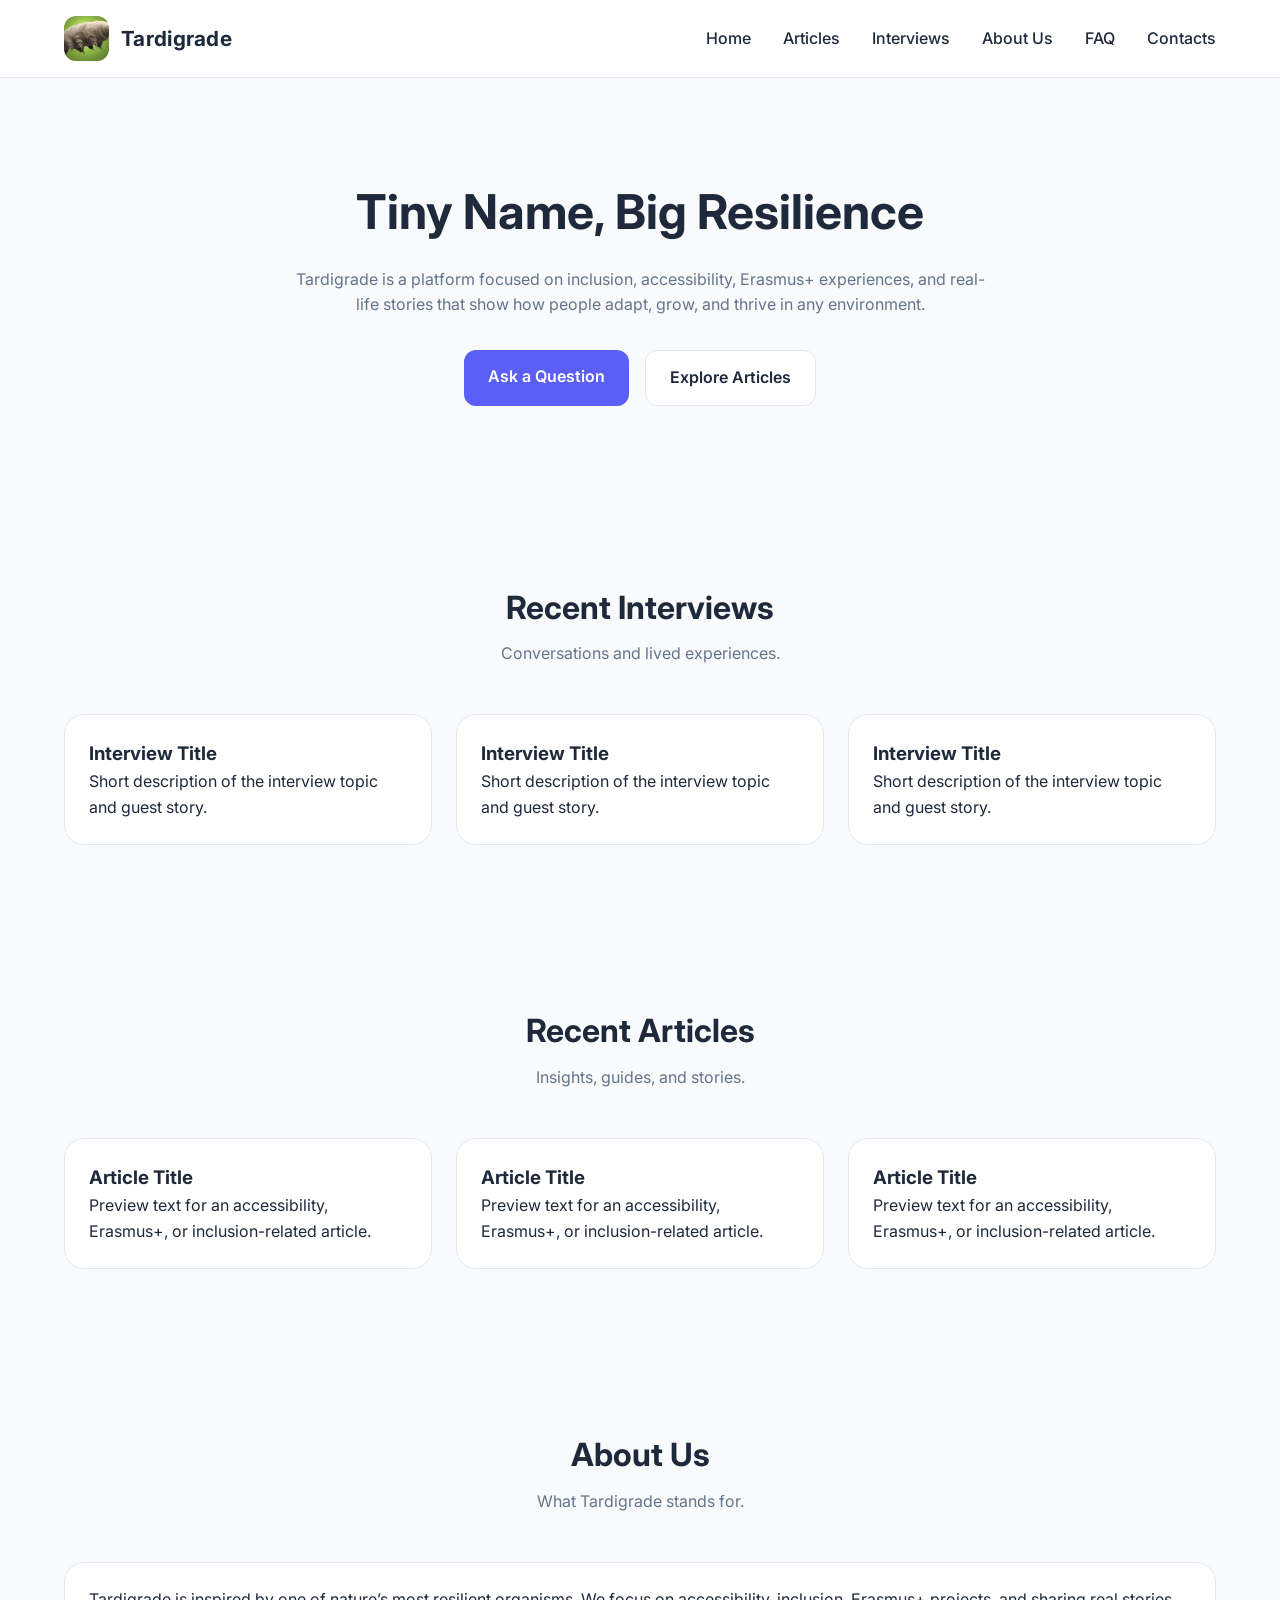
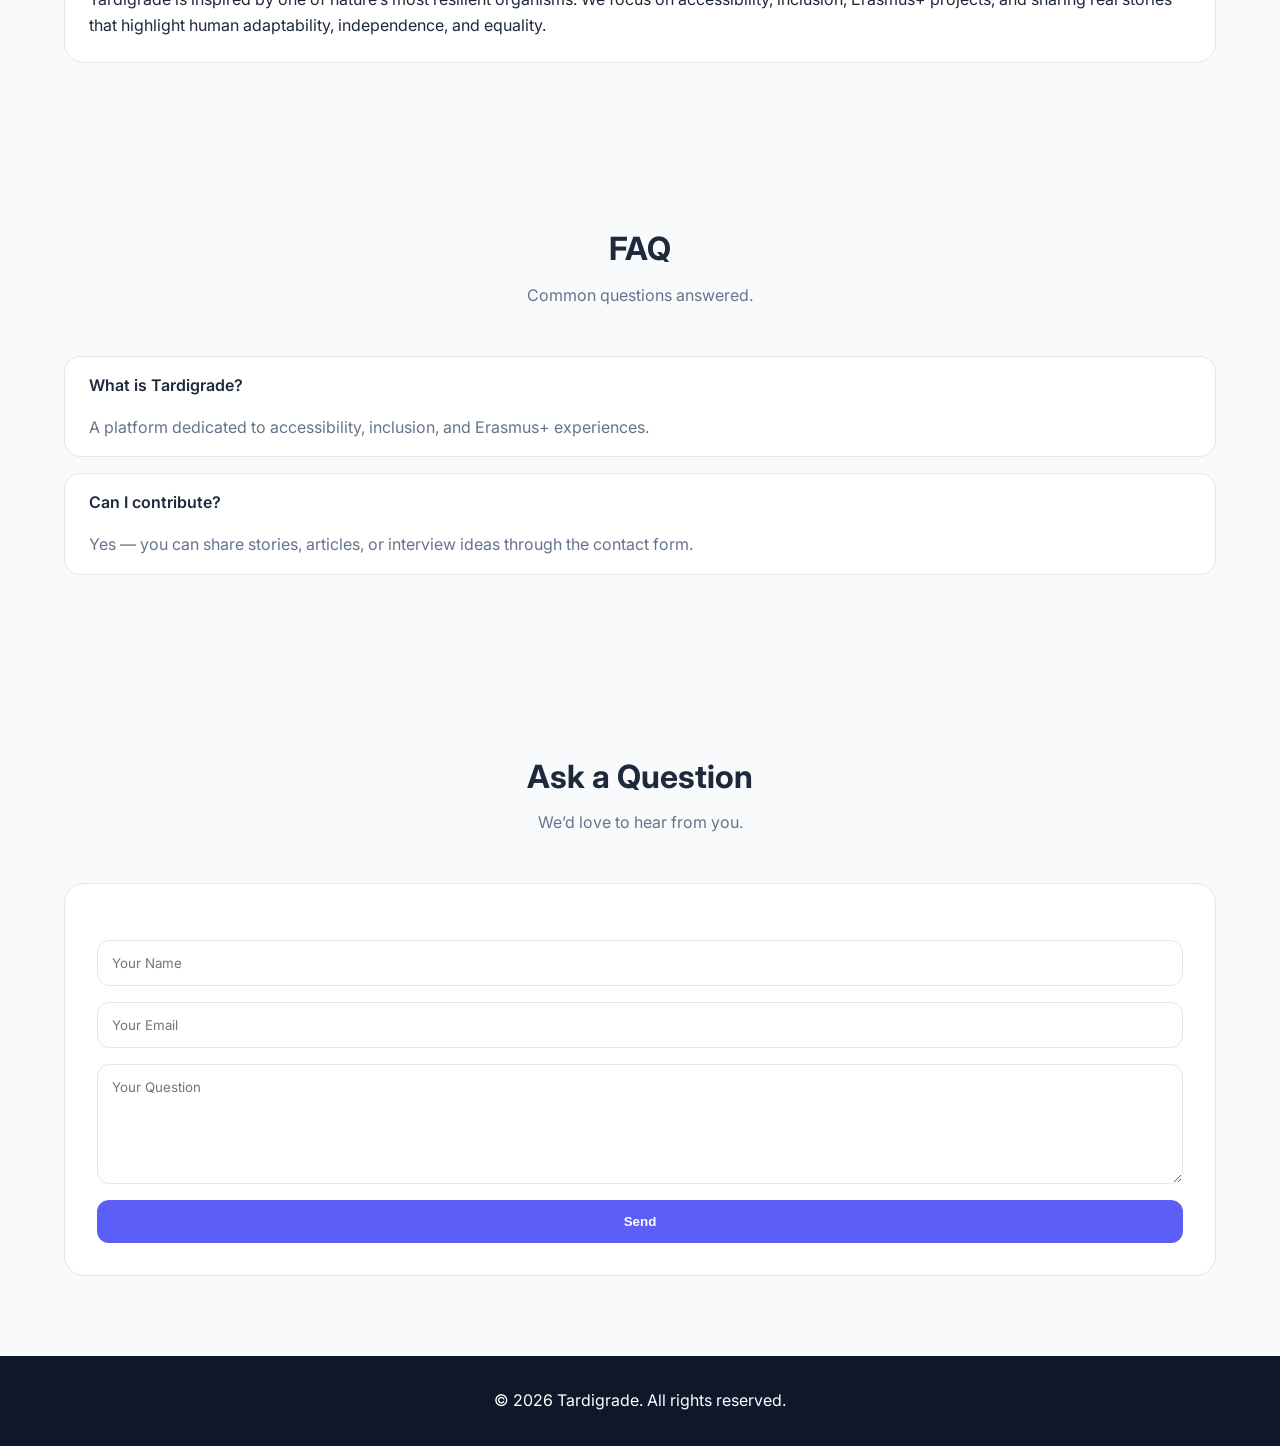
==== index.html @ 3f637482 "Rename mainpage.html to index.html" ====
<!DOCTYPE html>
<html lang="en">
<head>
<meta charset="UTF-8">
<meta name="viewport" content="width=device-width, initial-scale=1.0">
<title>Tardigrade</title>

<link href="https://fonts.googleapis.com/css2?family=Inter:wght@300;400;500;600;700&display=swap" rel="stylesheet">

<style>
:root{
    --primary:#5b5ff7;
    --secondary:#7c4dff;
    --bg:#f8fafc;
    --text:#1e293b;
    --card:#ffffff;
    --border:#e2e8f0;
}

*{
    margin:0;
    padding:0;
    box-sizing:border-box;
}

body{
    font-family:'Inter',sans-serif;
    background:var(--bg);
    color:var(--text);
    line-height:1.6;
}

.container{
    width:min(1200px,90%);
    margin:auto;
}

/* HEADER */
header{
    background:white;
    position:sticky;
    top:0;
    z-index:100;
    border-bottom:1px solid var(--border);
}

nav{
    display:flex;
    justify-content:space-between;
    align-items:center;
    padding:1rem 0;
}

.logo{
    display:flex;
    align-items:center;
    gap:12px;
}

.logo img{
    width:45px;
    height:45px;
    border-radius:12px;
    object-fit:cover;
}

.logo h2{
    font-size:1.3rem;
    letter-spacing:0.3px;
}

.nav-links{
    display:flex;
    gap:2rem;
    list-style:none;
}

.nav-links a{
    text-decoration:none;
    color:var(--text);
    font-weight:500;
}

.nav-links a:hover{
    color:var(--primary);
}

/* HERO */
.hero{
    padding:6rem 0;
    text-align:center;
}

.hero h1{
    font-size:3rem;
    margin-bottom:1rem;
}

.hero p{
    max-width:700px;
    margin:auto;
    color:#64748b;
    margin-bottom:2rem;
}

.hero-buttons{
    display:flex;
    justify-content:center;
    gap:1rem;
    flex-wrap:wrap;
}

.btn{
    padding:14px 24px;
    border-radius:12px;
    text-decoration:none;
    font-weight:600;
    transition:.3s;
}

.btn-primary{
    background:var(--primary);
    color:white;
}

.btn-primary:hover{
    opacity:.9;
}

.btn-secondary{
    border:1px solid var(--border);
    color:var(--text);
    background:white;
}

/* SECTIONS */
section{
    padding:5rem 0;
}

.section-title{
    text-align:center;
    margin-bottom:3rem;
}

.section-title h2{
    font-size:2rem;
    margin-bottom:.5rem;
}

.section-title p{
    color:#64748b;
}

/* CARDS */
.grid{
    display:grid;
    grid-template-columns:repeat(auto-fit,minmax(280px,1fr));
    gap:1.5rem;
}

.card{
    background:var(--card);
    padding:1.5rem;
    border-radius:20px;
    border:1px solid var(--border);
    transition:.3s;
}

.card:hover{
    transform:translateY(-5px);
    box-shadow:0 15px 40px rgba(0,0,0,.08);
}

/* FAQ */
.faq-item{
    background:white;
    border:1px solid var(--border);
    border-radius:16px;
    margin-bottom:1rem;
    overflow:hidden;
}

.faq-question{
    padding:1rem 1.5rem;
    font-weight:600;
}

.faq-answer{
    padding:0 1.5rem 1rem;
    color:#64748b;
}

/* CONTACT */
.contact-box{
    background:white;
    padding:2rem;
    border-radius:20px;
    border:1px solid var(--border);
    text-align:center;
}

form{
    display:grid;
    gap:1rem;
    margin-top:1.5rem;
}

input, textarea{
    padding:14px;
    border-radius:12px;
    border:1px solid var(--border);
    font-family:inherit;
}

textarea{
    min-height:120px;
    resize:vertical;
}

button{
    background:var(--primary);
    color:white;
    border:none;
    padding:14px;
    border-radius:12px;
    cursor:pointer;
    font-weight:600;
}

/* FOOTER */
footer{
    background:#0f172a;
    color:white;
    padding:2rem 0;
    text-align:center;
}

/* MOBILE */
@media(max-width:900px){
    .nav-links{
        display:none;
    }

    .hero h1{
        font-size:2.2rem;
    }
}
</style>
</head>

<body>

<header>
    <div class="container">
        <nav>

            <div class="logo">
                <img src="tardigrade.jpg" alt="Tardigrade logo">
                <h2>Tardigrade</h2>
            </div>

            <ul class="nav-links">
                <li><a href="#">Home</a></li>
                <li><a href="#">Articles</a></li>
                <li><a href="#">Interviews</a></li>
                <li><a href="#">About Us</a></li>
                <li><a href="#">FAQ</a></li>
                <li><a href="#">Contacts</a></li>
            </ul>

        </nav>
    </div>
</header>

<section class="hero">
    <div class="container">
        <h1>Tiny Name, Big Resilience</h1>

        <p>
            Tardigrade is a platform focused on inclusion, accessibility,
            Erasmus+ experiences, and real-life stories that show how people
            adapt, grow, and thrive in any environment.
        </p>

        <div class="hero-buttons">
            <a href="#" class="btn btn-primary">Ask a Question</a>
            <a href="#" class="btn btn-secondary">Explore Articles</a>
        </div>
    </div>
</section>

<section>
    <div class="container">

        <div class="section-title">
            <h2>Recent Interviews</h2>
            <p>Conversations and lived experiences.</p>
        </div>

        <div class="grid">

            <div class="card">
                <h3>Interview Title</h3>
                <p>Short description of the interview topic and guest story.</p>
            </div>

            <div class="card">
                <h3>Interview Title</h3>
                <p>Short description of the interview topic and guest story.</p>
            </div>

            <div class="card">
                <h3>Interview Title</h3>
                <p>Short description of the interview topic and guest story.</p>
            </div>

        </div>

    </div>
</section>

<section>
    <div class="container">

        <div class="section-title">
            <h2>Recent Articles</h2>
            <p>Insights, guides, and stories.</p>
        </div>

        <div class="grid">

            <div class="card">
                <h3>Article Title</h3>
                <p>Preview text for an accessibility, Erasmus+, or inclusion-related article.</p>
            </div>

            <div class="card">
                <h3>Article Title</h3>
                <p>Preview text for an accessibility, Erasmus+, or inclusion-related article.</p>
            </div>

            <div class="card">
                <h3>Article Title</h3>
                <p>Preview text for an accessibility, Erasmus+, or inclusion-related article.</p>
            </div>

        </div>

    </div>
</section>

<section>
    <div class="container">

        <div class="section-title">
            <h2>About Us</h2>
            <p>What Tardigrade stands for.</p>
        </div>

        <div class="card">
            <p>
                Tardigrade is inspired by one of nature’s most resilient organisms.
                We focus on accessibility, inclusion, Erasmus+ projects,
                and sharing real stories that highlight human adaptability,
                independence, and equality.
            </p>
        </div>

    </div>
</section>

<section>
    <div class="container">

        <div class="section-title">
            <h2>FAQ</h2>
            <p>Common questions answered.</p>
        </div>

        <div class="faq-item">
            <div class="faq-question">What is Tardigrade?</div>
            <div class="faq-answer">
                A platform dedicated to accessibility, inclusion, and Erasmus+ experiences.
            </div>
        </div>

        <div class="faq-item">
            <div class="faq-question">Can I contribute?</div>
            <div class="faq-answer">
                Yes — you can share stories, articles, or interview ideas through the contact form.
            </div>
        </div>

    </div>
</section>

<section>
    <div class="container">

        <div class="section-title">
            <h2>Ask a Question</h2>
            <p>We’d love to hear from you.</p>
        </div>

        <div class="contact-box">

            <form>
                <input type="text" placeholder="Your Name">
                <input type="email" placeholder="Your Email">
                <textarea placeholder="Your Question"></textarea>
                <button type="submit">Send</button>
            </form>

        </div>

    </div>
</section>

<footer>
    <div class="container">
        <p>© 2026 Tardigrade. All rights reserved.</p>
    </div>
</footer>

</body>
</html>
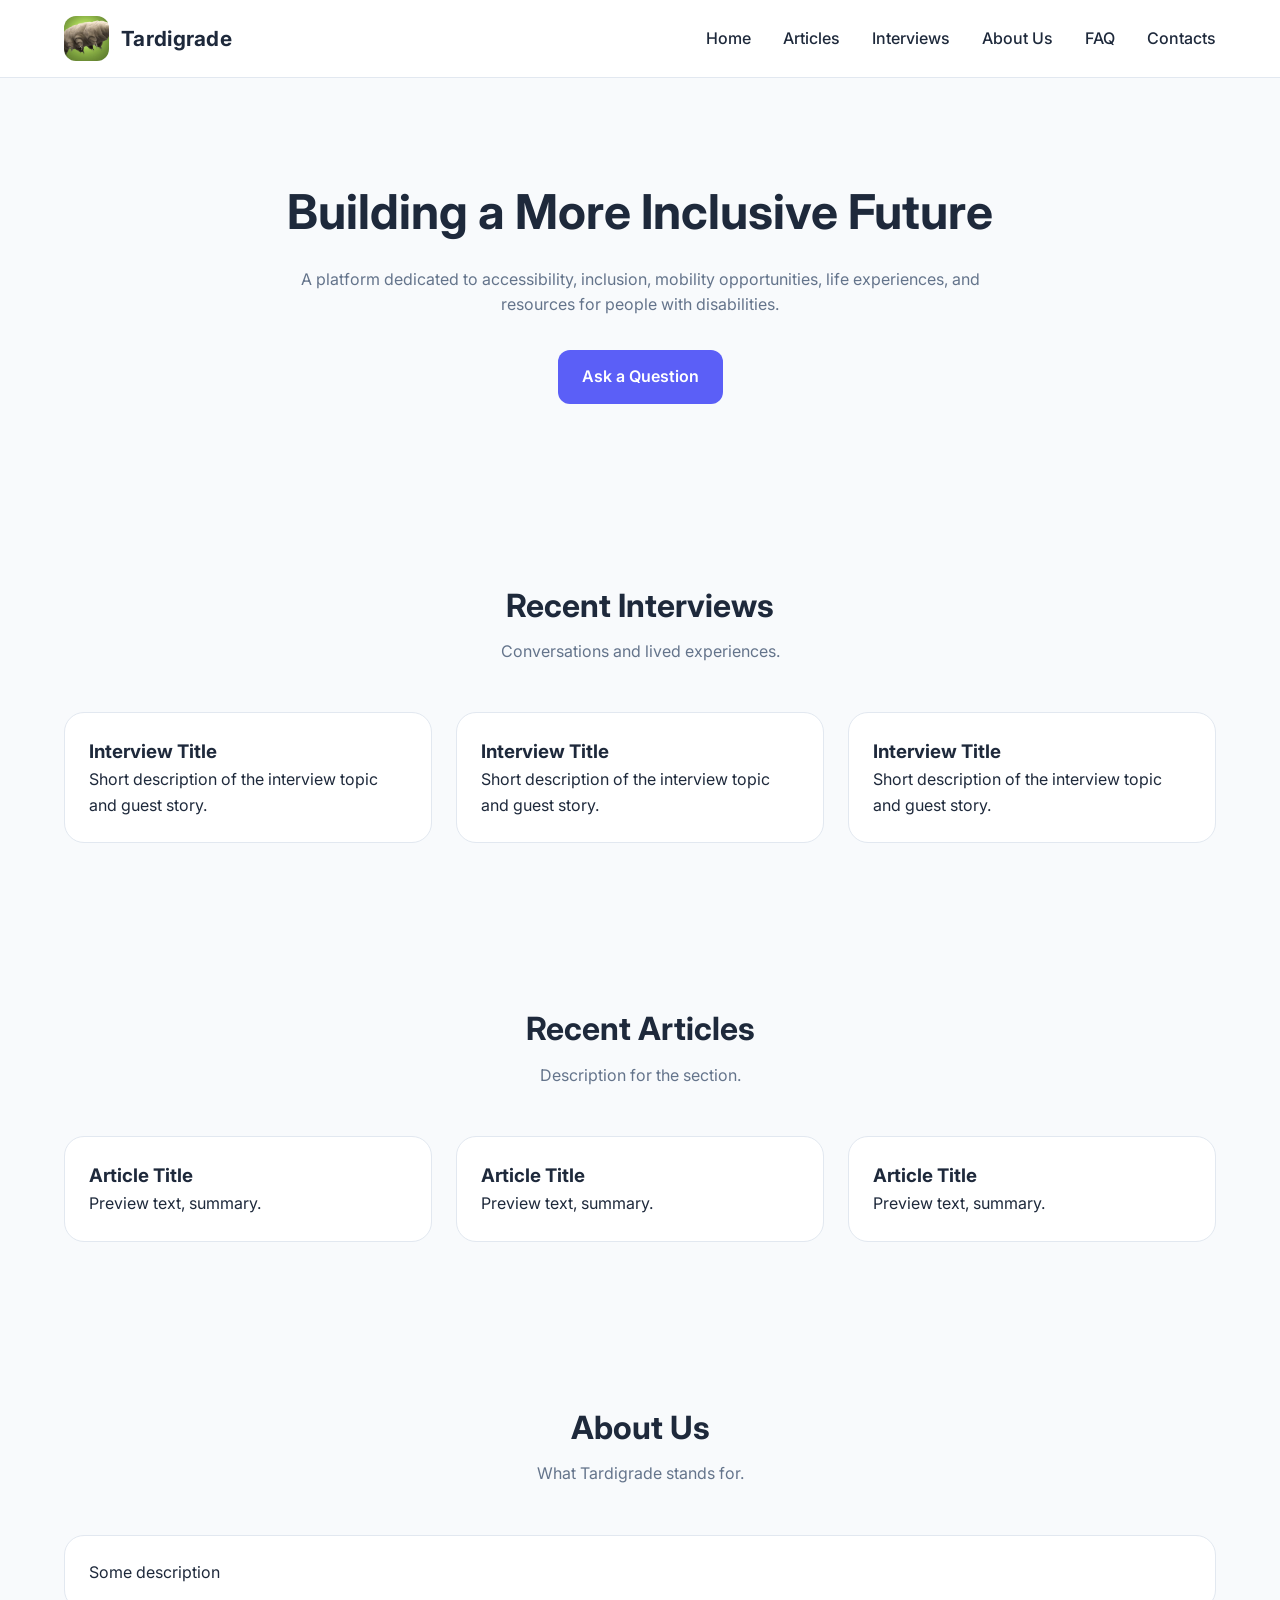
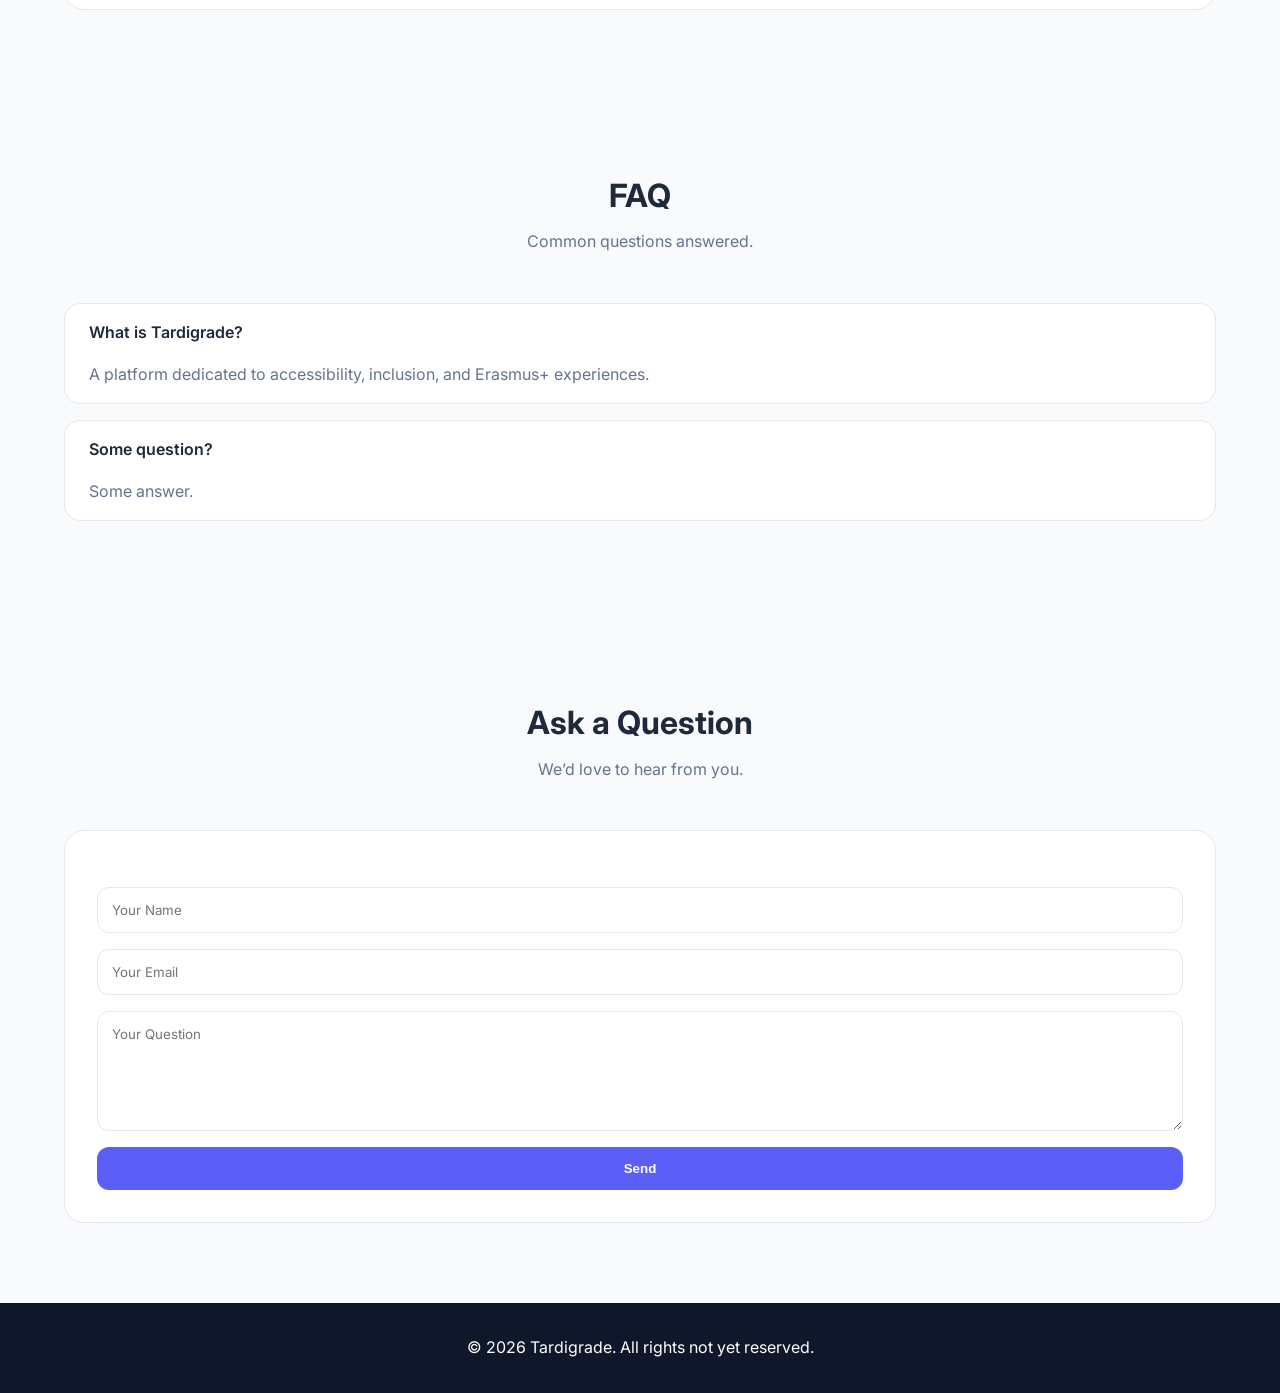
==== commit 0f022c4a: "Update index.html" ====
--- a/index.html
+++ b/index.html
@@ -275,17 +275,16 @@
 
 <section class="hero">
     <div class="container">
-        <h1>Tiny Name, Big Resilience</h1>
+        <h1>Building a More Inclusive Future</h1>
 
         <p>
-            Tardigrade is a platform focused on inclusion, accessibility,
-            Erasmus+ experiences, and real-life stories that show how people
-            adapt, grow, and thrive in any environment.
-        </p>
+            A platform dedicated to accessibility, inclusion,
+            mobility opportunities, life experiences, and resources
+            for people with disabilities.
+			</p>
 
         <div class="hero-buttons">
             <a href="#" class="btn btn-primary">Ask a Question</a>
-            <a href="#" class="btn btn-secondary">Explore Articles</a>
         </div>
     </div>
 </section>
@@ -325,24 +324,24 @@
 
         <div class="section-title">
             <h2>Recent Articles</h2>
-            <p>Insights, guides, and stories.</p>
+            <p>Description for the section.</p>
         </div>
 
         <div class="grid">
 
             <div class="card">
                 <h3>Article Title</h3>
-                <p>Preview text for an accessibility, Erasmus+, or inclusion-related article.</p>
+                <p>Preview text, summary.</p>
             </div>
 
             <div class="card">
                 <h3>Article Title</h3>
-                <p>Preview text for an accessibility, Erasmus+, or inclusion-related article.</p>
+                <p>Preview text, summary.</p>
             </div>
 
             <div class="card">
                 <h3>Article Title</h3>
-                <p>Preview text for an accessibility, Erasmus+, or inclusion-related article.</p>
+                <p>Preview text, summary.</p>
             </div>
 
         </div>
@@ -360,10 +359,7 @@
 
         <div class="card">
             <p>
-                Tardigrade is inspired by one of nature’s most resilient organisms.
-                We focus on accessibility, inclusion, Erasmus+ projects,
-                and sharing real stories that highlight human adaptability,
-                independence, and equality.
+                Some description
             </p>
         </div>
 
@@ -386,9 +382,9 @@
         </div>
 
         <div class="faq-item">
-            <div class="faq-question">Can I contribute?</div>
+            <div class="faq-question">Some question?</div>
             <div class="faq-answer">
-                Yes — you can share stories, articles, or interview ideas through the contact form.
+                Some answer.
             </div>
         </div>
 
@@ -419,7 +415,7 @@
 
 <footer>
     <div class="container">
-        <p>© 2026 Tardigrade. All rights reserved.</p>
+        <p>© 2026 Tardigrade. All rights not yet reserved.</p>
     </div>
 </footer>
 
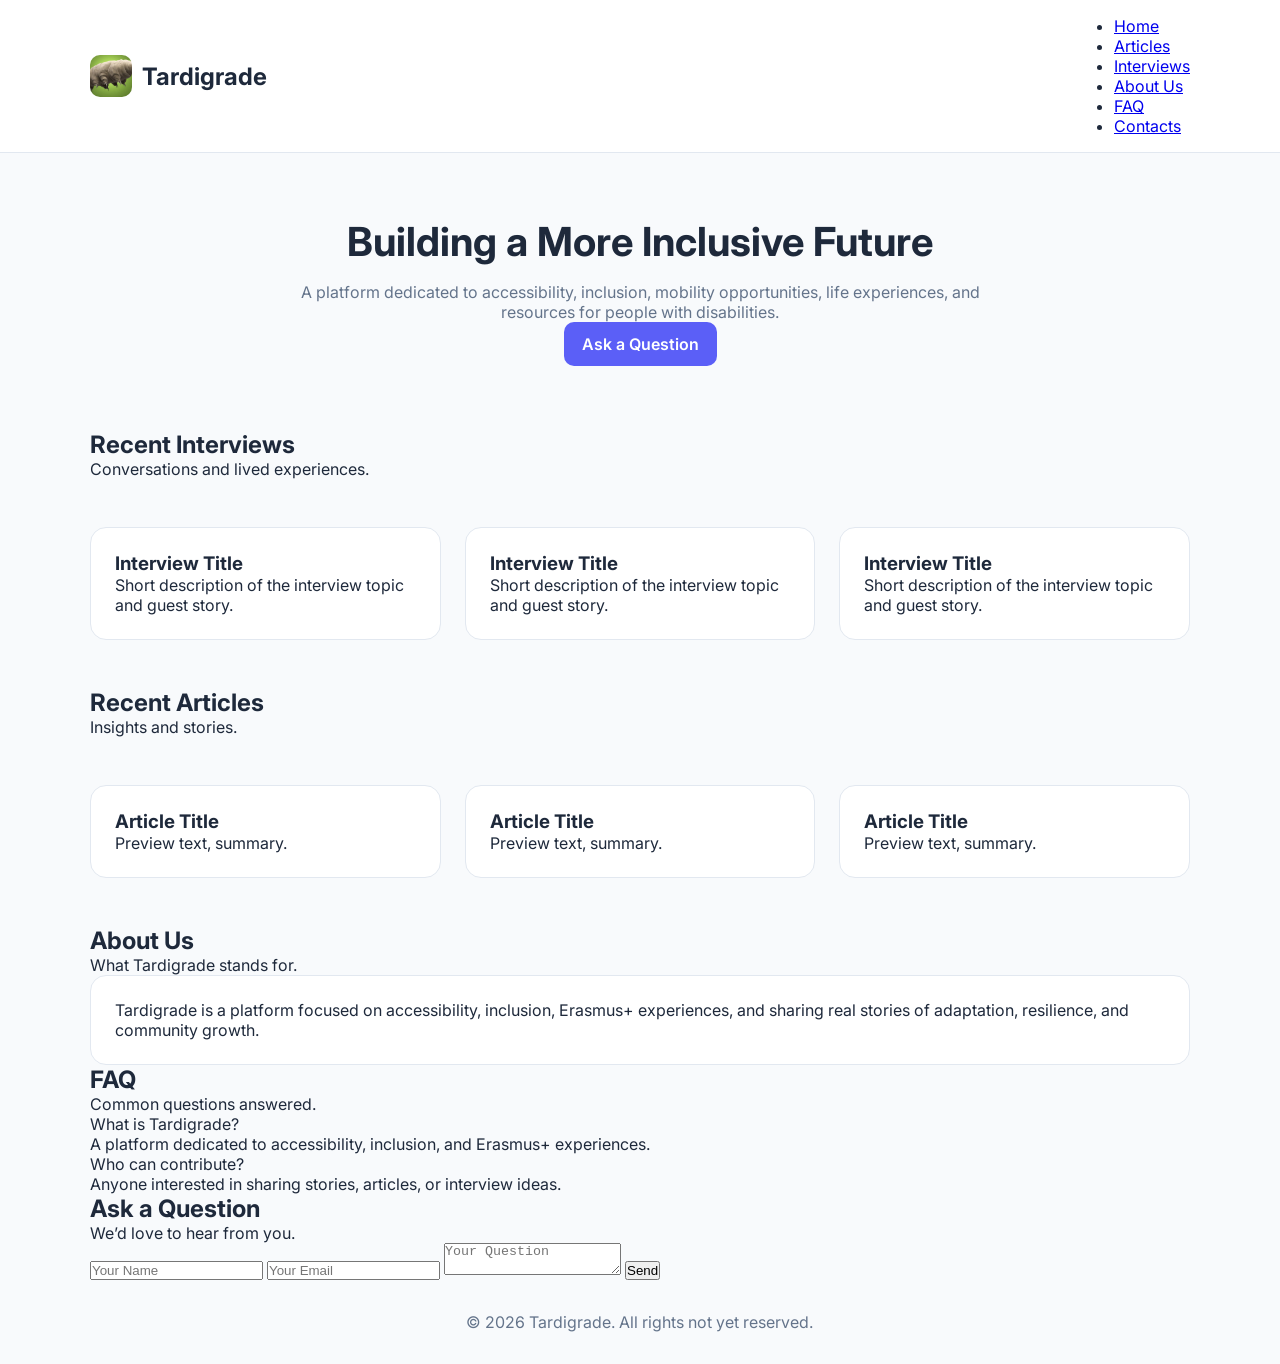
==== commit 5b0e169b: "added files" ====
--- a/index.html
+++ b/index.html
@@ -3,250 +3,14 @@
 <head>
 <meta charset="UTF-8">
 <meta name="viewport" content="width=device-width, initial-scale=1.0">
+
 <title>Tardigrade</title>
 
+<!-- CSS -->
+<link rel="stylesheet" href="css/style.css">
+
+<!-- Font -->
 <link href="https://fonts.googleapis.com/css2?family=Inter:wght@300;400;500;600;700&display=swap" rel="stylesheet">
-
-<style>
-:root{
-    --primary:#5b5ff7;
-    --secondary:#7c4dff;
-    --bg:#f8fafc;
-    --text:#1e293b;
-    --card:#ffffff;
-    --border:#e2e8f0;
-}
-
-*{
-    margin:0;
-    padding:0;
-    box-sizing:border-box;
-}
-
-body{
-    font-family:'Inter',sans-serif;
-    background:var(--bg);
-    color:var(--text);
-    line-height:1.6;
-}
-
-.container{
-    width:min(1200px,90%);
-    margin:auto;
-}
-
-/* HEADER */
-header{
-    background:white;
-    position:sticky;
-    top:0;
-    z-index:100;
-    border-bottom:1px solid var(--border);
-}
-
-nav{
-    display:flex;
-    justify-content:space-between;
-    align-items:center;
-    padding:1rem 0;
-}
-
-.logo{
-    display:flex;
-    align-items:center;
-    gap:12px;
-}
-
-.logo img{
-    width:45px;
-    height:45px;
-    border-radius:12px;
-    object-fit:cover;
-}
-
-.logo h2{
-    font-size:1.3rem;
-    letter-spacing:0.3px;
-}
-
-.nav-links{
-    display:flex;
-    gap:2rem;
-    list-style:none;
-}
-
-.nav-links a{
-    text-decoration:none;
-    color:var(--text);
-    font-weight:500;
-}
-
-.nav-links a:hover{
-    color:var(--primary);
-}
-
-/* HERO */
-.hero{
-    padding:6rem 0;
-    text-align:center;
-}
-
-.hero h1{
-    font-size:3rem;
-    margin-bottom:1rem;
-}
-
-.hero p{
-    max-width:700px;
-    margin:auto;
-    color:#64748b;
-    margin-bottom:2rem;
-}
-
-.hero-buttons{
-    display:flex;
-    justify-content:center;
-    gap:1rem;
-    flex-wrap:wrap;
-}
-
-.btn{
-    padding:14px 24px;
-    border-radius:12px;
-    text-decoration:none;
-    font-weight:600;
-    transition:.3s;
-}
-
-.btn-primary{
-    background:var(--primary);
-    color:white;
-}
-
-.btn-primary:hover{
-    opacity:.9;
-}
-
-.btn-secondary{
-    border:1px solid var(--border);
-    color:var(--text);
-    background:white;
-}
-
-/* SECTIONS */
-section{
-    padding:5rem 0;
-}
-
-.section-title{
-    text-align:center;
-    margin-bottom:3rem;
-}
-
-.section-title h2{
-    font-size:2rem;
-    margin-bottom:.5rem;
-}
-
-.section-title p{
-    color:#64748b;
-}
-
-/* CARDS */
-.grid{
-    display:grid;
-    grid-template-columns:repeat(auto-fit,minmax(280px,1fr));
-    gap:1.5rem;
-}
-
-.card{
-    background:var(--card);
-    padding:1.5rem;
-    border-radius:20px;
-    border:1px solid var(--border);
-    transition:.3s;
-}
-
-.card:hover{
-    transform:translateY(-5px);
-    box-shadow:0 15px 40px rgba(0,0,0,.08);
-}
-
-/* FAQ */
-.faq-item{
-    background:white;
-    border:1px solid var(--border);
-    border-radius:16px;
-    margin-bottom:1rem;
-    overflow:hidden;
-}
-
-.faq-question{
-    padding:1rem 1.5rem;
-    font-weight:600;
-}
-
-.faq-answer{
-    padding:0 1.5rem 1rem;
-    color:#64748b;
-}
-
-/* CONTACT */
-.contact-box{
-    background:white;
-    padding:2rem;
-    border-radius:20px;
-    border:1px solid var(--border);
-    text-align:center;
-}
-
-form{
-    display:grid;
-    gap:1rem;
-    margin-top:1.5rem;
-}
-
-input, textarea{
-    padding:14px;
-    border-radius:12px;
-    border:1px solid var(--border);
-    font-family:inherit;
-}
-
-textarea{
-    min-height:120px;
-    resize:vertical;
-}
-
-button{
-    background:var(--primary);
-    color:white;
-    border:none;
-    padding:14px;
-    border-radius:12px;
-    cursor:pointer;
-    font-weight:600;
-}
-
-/* FOOTER */
-footer{
-    background:#0f172a;
-    color:white;
-    padding:2rem 0;
-    text-align:center;
-}
-
-/* MOBILE */
-@media(max-width:900px){
-    .nav-links{
-        display:none;
-    }
-
-    .hero h1{
-        font-size:2.2rem;
-    }
-}
-</style>
 </head>
 
 <body>
@@ -256,17 +20,17 @@
         <nav>
 
             <div class="logo">
-                <img src="tardigrade.jpg" alt="Tardigrade logo">
+                <img src="assets/tardigrade.jpg" alt="Tardigrade logo">
                 <h2>Tardigrade</h2>
             </div>
 
             <ul class="nav-links">
-                <li><a href="#">Home</a></li>
-                <li><a href="#">Articles</a></li>
-                <li><a href="#">Interviews</a></li>
-                <li><a href="#">About Us</a></li>
-                <li><a href="#">FAQ</a></li>
-                <li><a href="#">Contacts</a></li>
+                <li><a href="index.html">Home</a></li>
+                <li><a href="articles.html">Articles</a></li>
+                <li><a href="interviews.html">Interviews</a></li>
+                <li><a href="#about">About Us</a></li>
+                <li><a href="#faq">FAQ</a></li>
+                <li><a href="#contact">Contacts</a></li>
             </ul>
 
         </nav>
@@ -281,10 +45,10 @@
             A platform dedicated to accessibility, inclusion,
             mobility opportunities, life experiences, and resources
             for people with disabilities.
-			</p>
+        </p>
 
         <div class="hero-buttons">
-            <a href="#" class="btn btn-primary">Ask a Question</a>
+            <a href="#contact" class="btn btn-primary">Ask a Question</a>
         </div>
     </div>
 </section>
@@ -324,7 +88,7 @@
 
         <div class="section-title">
             <h2>Recent Articles</h2>
-            <p>Description for the section.</p>
+            <p>Insights and stories.</p>
         </div>
 
         <div class="grid">
@@ -349,7 +113,7 @@
     </div>
 </section>
 
-<section>
+<section id="about">
     <div class="container">
 
         <div class="section-title">
@@ -359,14 +123,16 @@
 
         <div class="card">
             <p>
-                Some description
+                Tardigrade is a platform focused on accessibility, inclusion,
+                Erasmus+ experiences, and sharing real stories of adaptation,
+                resilience, and community growth.
             </p>
         </div>
 
     </div>
 </section>
 
-<section>
+<section id="faq">
     <div class="container">
 
         <div class="section-title">
@@ -382,16 +148,16 @@
         </div>
 
         <div class="faq-item">
-            <div class="faq-question">Some question?</div>
+            <div class="faq-question">Who can contribute?</div>
             <div class="faq-answer">
-                Some answer.
+                Anyone interested in sharing stories, articles, or interview ideas.
             </div>
         </div>
 
     </div>
 </section>
 
-<section>
+<section id="contact">
     <div class="container">
 
         <div class="section-title">
@@ -419,5 +185,8 @@
     </div>
 </footer>
 
+<!-- JS -->
+<script src="js/script.js"></script>
+
 </body>
-</html>
+</html>
--- a/css/style.css
+++ b/css/style.css
@@ -0,0 +1,120 @@
+:root{
+    --primary:#5b5ff7;
+    --bg:#f8fafc;
+    --text:#1e293b;
+    --card:#ffffff;
+    --border:#e2e8f0;
+}
+
+*{
+    margin:0;
+    padding:0;
+    box-sizing:border-box;
+}
+
+body{
+    font-family:Inter, sans-serif;
+    background:var(--bg);
+    color:var(--text);
+}
+
+/* NAVBAR */
+header{
+    background:white;
+    border-bottom:1px solid var(--border);
+    position:sticky;
+    top:0;
+    z-index:100;
+}
+
+.container{
+    width:min(1100px,90%);
+    margin:auto;
+}
+
+nav{
+    display:flex;
+    justify-content:space-between;
+    align-items:center;
+    padding:1rem 0;
+}
+
+.logo{
+    display:flex;
+    align-items:center;
+    gap:10px;
+}
+
+.logo img{
+    width:42px;
+    height:42px;
+    border-radius:10px;
+    object-fit:cover;
+}
+
+.nav a{
+    margin-left:1.2rem;
+    text-decoration:none;
+    color:var(--text);
+    font-weight:500;
+}
+
+.nav a:hover{
+    color:var(--primary);
+}
+
+/* HERO */
+.hero{
+    padding:4rem 0;
+    text-align:center;
+}
+
+.hero h1{
+    font-size:2.5rem;
+}
+
+.hero p{
+    margin-top:1rem;
+    color:#64748b;
+    max-width:700px;
+    margin-inline:auto;
+}
+
+/* GRID CARDS */
+.grid{
+    display:grid;
+    grid-template-columns:repeat(auto-fit,minmax(260px,1fr));
+    gap:1.5rem;
+    padding:3rem 0;
+}
+
+.card{
+    background:var(--card);
+    border:1px solid var(--border);
+    border-radius:16px;
+    padding:1.5rem;
+    transition:.25s;
+}
+
+.card:hover{
+    transform:translateY(-4px);
+    box-shadow:0 12px 30px rgba(0,0,0,.08);
+}
+
+/* BUTTON */
+.btn{
+    display:inline-block;
+    padding:12px 18px;
+    border-radius:10px;
+    background:var(--primary);
+    color:white;
+    text-decoration:none;
+    font-weight:600;
+}
+
+/* FOOTER */
+footer{
+    text-align:center;
+    padding:2rem;
+    color:#64748b;
+}
